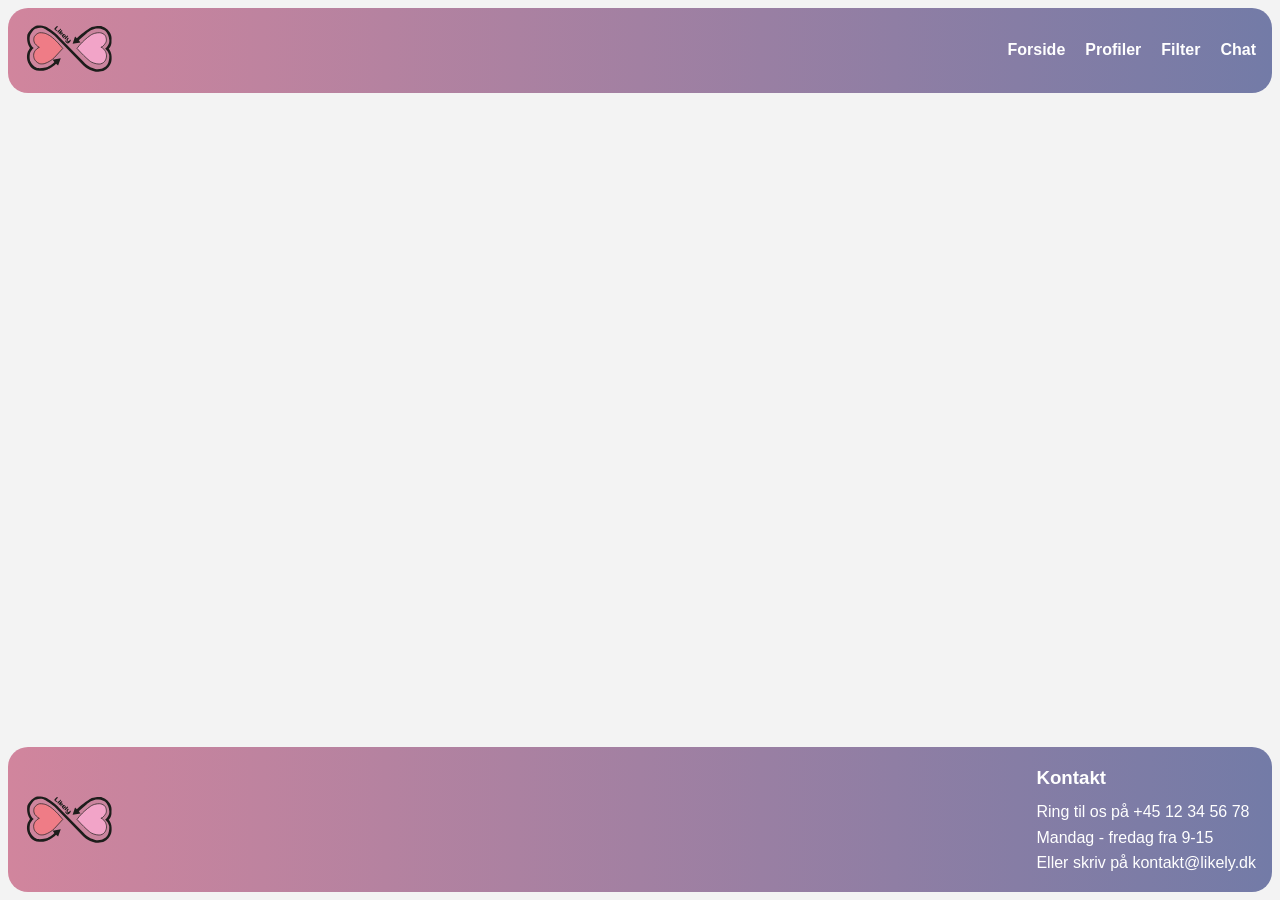
==== index.html @ e5a75889 "general css" ====
<!doctype html>
<html lang="da">
  <head>
    <meta charset="UTF-8" />
    <meta name="viewport" content="width=device-width, initial-scale=1.0" />
    <title>Dating side</title>
    <link rel="stylesheet" href="css/generel.css" />
  </head>
  <body>
    <div class="page">
      <header class="header">
        <a href="index.html">
          <img src="img/logo.svg" alt="logo" class="logo" />
        </a>
        <nav class="desktop-menu">
          <a href="index.html">Forside</a>
          <a href="profil.html">Profiler</a>
          <a href="filtrering.html">Filter</a>
          <a href="chat.html">Chat</a>
        </nav>

        <button class="burger-btn" id="burgerBtn" aria-label="Åbn menu">☰</button>
      </header>

      <nav class="mobile-menu" id="mobileMenu">
        <a href="index.html">Forside</a>
        <a href="profil.html">Profiler</a>
        <a href="filtrering.html">Filter</a>
        <a href="chat.html">Chat</a>
      </nav>

      <!-- <main class="content"> -->
      <!-- <h1>Mindre Swipe → Mere kontrol</h1>
        <p>De fleste datingsider lader som om dating ikke er overfladisk. Vi gør det modsatte.</p> -->
      <!-- </main> -->

      <footer class="footer">
        <img src="img/logo.svg" alt="logo" class="logo" />

        <div class="footer-info">
          <h3>Kontakt</h3>
          <p>Ring til os på +45 12 34 56 78</p>
          <p>Mandag - fredag fra 9-15</p>
          <p>Eller skriv på kontakt@likely.dk</p>
        </div>
      </footer>
    </div>
    <script src="js/index.js"></script>
  </body>
</html>
---- css/generel.css ----
@font-face {
  font-family: "October Tamil";
  src: url("fonts/OctoberTamil-Regular.ttf") format("truetype");
}

* {
  margin: 0;
  padding: 0;
  box-sizing: border-box;
}

html,
body {
  min-height: 100%;
}

body {
  font-family: Arial, sans-serif;
  background: #f3f3f3;
}

.page {
  min-height: 100vh;
  display: flex;
  flex-direction: column;
}

main {
  flex: 1;
}

.header {
  background: linear-gradient(90deg, #d1859d, #737ba7);
  padding: 16px;
  margin: 8px;
  border-radius: 20px;

  display: flex;
  align-items: center;
  justify-content: space-between;
}

.logo {
  width: 90px;
  height: auto;
}

.desktop-menu {
  display: none;
}

.desktop-menu a {
  color: white;
  text-decoration: none;
  font-weight: 600;
}

.burger-btn {
  background: none;
  border: none;
  color: white;
  font-size: 2rem;
  cursor: pointer;
}

.mobile-menu {
  display: none;
  margin: 0 8px 8px 8px;
  padding: 16px;
  border-radius: 20px;
  background: linear-gradient(90deg, #d98faa, #8d8bc8);
}

.mobile-menu a {
  display: block;
  color: white;
  text-decoration: none;
  font-weight: 600;
  padding: 10px 0;
}

.mobile-menu.show {
  display: block;
}

.footer {
  background: linear-gradient(90deg, #d1859d, #737ba7);
  padding: 16px;
  margin: 8px;
  margin-top: auto;
  border-radius: 20px;
  color: white;

  display: flex;
  align-items: center;
}

.footer-logo {
  width: 70px;
  height: auto;
}

.footer-info {
  margin-left: auto;
  text-align: left;
  line-height: 1.6;
}

.footer-info h3 {
  margin-bottom: 6px;
}

.footer-info p {
  margin: 0;
}

/* Desktop */
@media (min-width: 768px) {
  .desktop-menu {
    display: flex;
    gap: 20px;
  }

  .burger-btn {
    display: none;
  }

  .mobile-menu {
    display: none !important;
  }
}
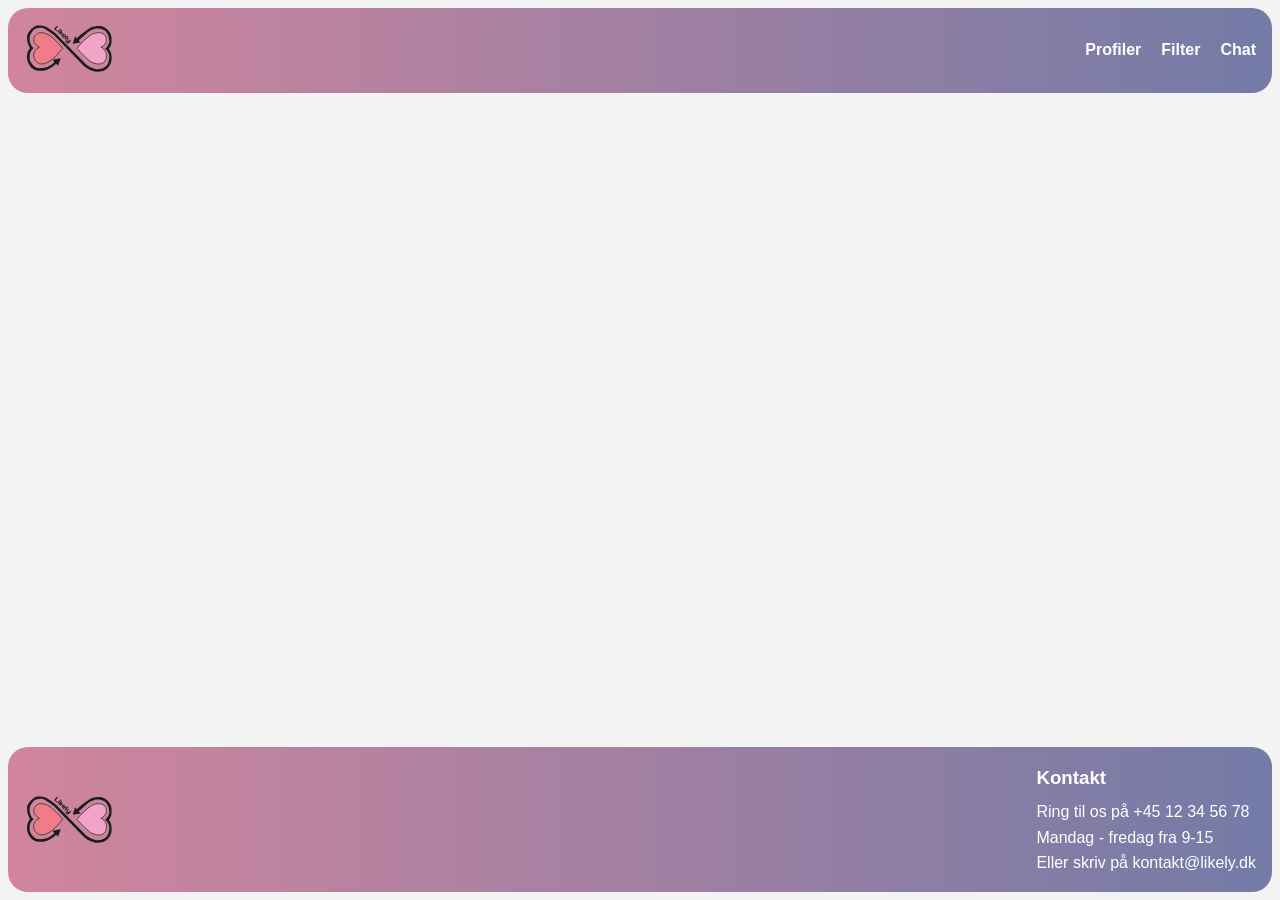
==== commit d75a5555: "fjerne forside menuknap" ====
--- a/index.html
+++ b/index.html
@@ -13,7 +13,6 @@
           <img src="img/logo.svg" alt="logo" class="logo" />
         </a>
         <nav class="desktop-menu">
-          <a href="index.html">Forside</a>
           <a href="profil.html">Profiler</a>
           <a href="filtrering.html">Filter</a>
           <a href="chat.html">Chat</a>
@@ -23,7 +22,6 @@
       </header>
 
       <nav class="mobile-menu" id="mobileMenu">
-        <a href="index.html">Forside</a>
         <a href="profil.html">Profiler</a>
         <a href="filtrering.html">Filter</a>
         <a href="chat.html">Chat</a>
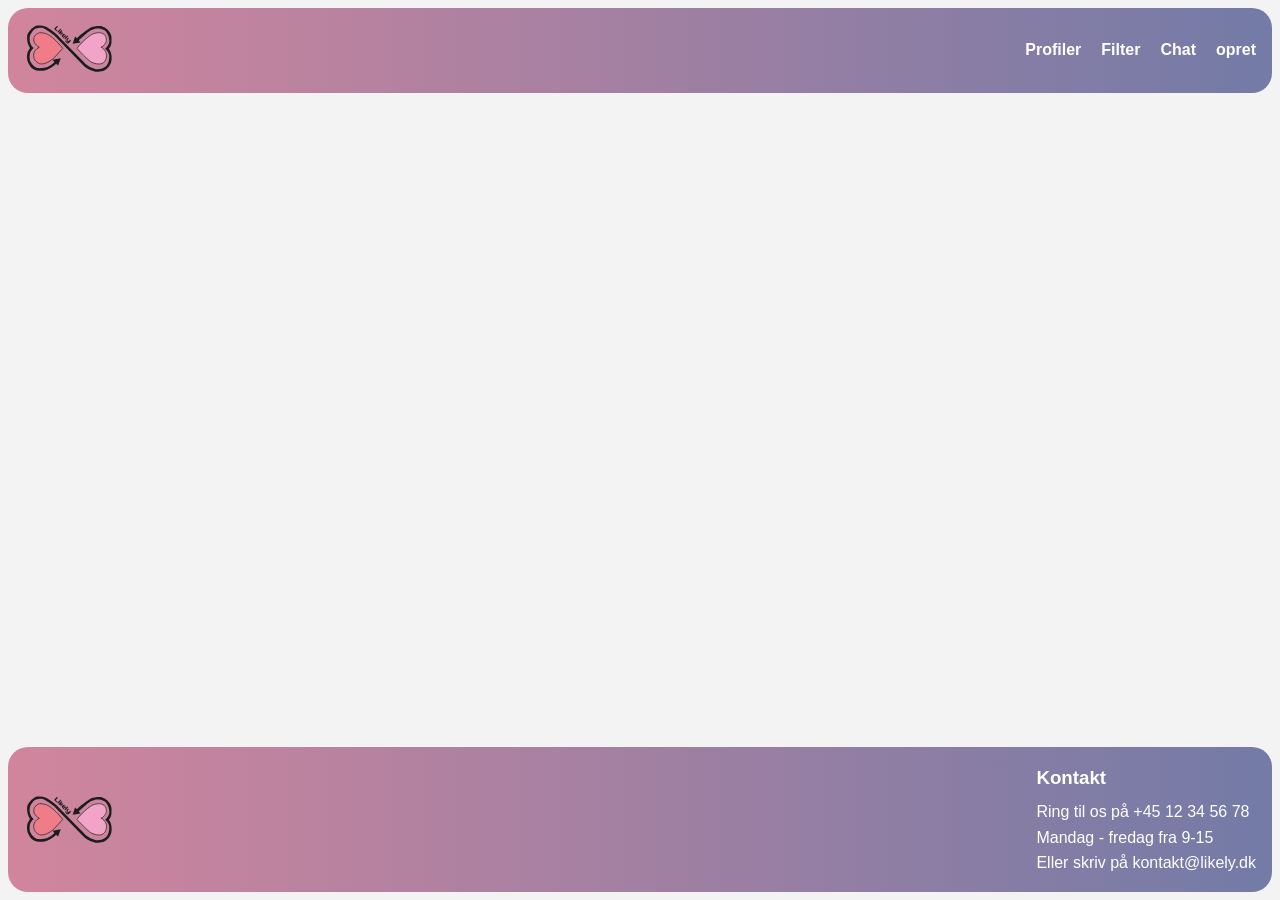
==== commit 0a70ee25: "opret knap" ====
--- a/index.html
+++ b/index.html
@@ -16,6 +16,7 @@
           <a href="profil.html">Profiler</a>
           <a href="filtrering.html">Filter</a>
           <a href="chat.html">Chat</a>
+          <a href="">opret</a>
         </nav>
 
         <button class="burger-btn" id="burgerBtn" aria-label="Åbn menu">☰</button>
@@ -25,6 +26,7 @@
         <a href="profil.html">Profiler</a>
         <a href="filtrering.html">Filter</a>
         <a href="chat.html">Chat</a>
+        <a href="">Opret</a>
       </nav>
 
       <!-- <main class="content"> -->
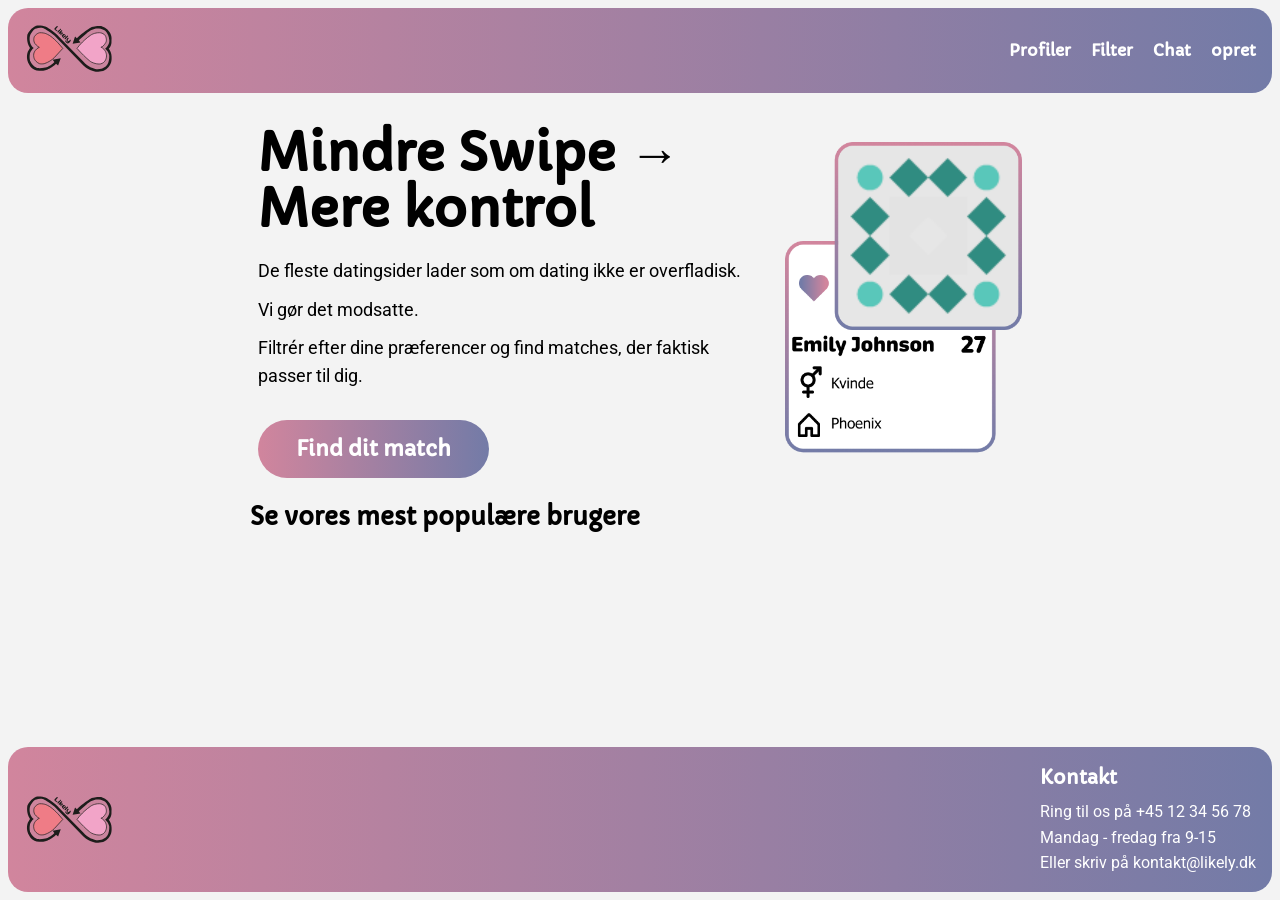
==== commit 07e82379: "indhold-del-1" ====
--- a/index.html
+++ b/index.html
@@ -5,6 +5,7 @@
     <meta name="viewport" content="width=device-width, initial-scale=1.0" />
     <title>Dating side</title>
     <link rel="stylesheet" href="css/generel.css" />
+    <link rel="stylesheet" href="css/index.css" />
   </head>
   <body>
     <div class="page">
@@ -29,10 +30,26 @@
         <a href="">Opret</a>
       </nav>
 
-      <!-- <main class="content"> -->
-      <!-- <h1>Mindre Swipe → Mere kontrol</h1>
-        <p>De fleste datingsider lader som om dating ikke er overfladisk. Vi gør det modsatte.</p> -->
-      <!-- </main> -->
+      <main>
+        <section class="hero">
+          <div class="hero-text">
+            <h1>Mindre Swipe → Mere kontrol</h1>
+            <p>De fleste datingsider lader som om dating ikke er overfladisk.</p>
+            <p>Vi gør det modsatte.</p>
+            <p>Filtrér efter dine præferencer og find matches, der faktisk passer til dig.</p>
+
+            <a href="filtrering.html" class="match-btn">Find dit match</a>
+          </div>
+
+          <div class="hero-image">
+            <img src="img/forside.png" alt="Profilkort" />
+          </div>
+        </section>
+
+        <section class="popular-users">
+          <h2>Se vores mest populære brugere</h2>
+        </section>
+      </main>
 
       <footer class="footer">
         <img src="img/logo.svg" alt="logo" class="logo" />
--- a/css/generel.css
+++ b/css/generel.css
@@ -1,6 +1,21 @@
 @font-face {
-  font-family: "October Tamil";
-  src: url("fonts/OctoberTamil-Regular.ttf") format("truetype");
+  font-family: "Capriola";
+  src: url("../fonts/Capriola-Regular.woff2") format("woff2");
+}
+@font-face {
+  font-family: "Roboto";
+  src: url("../fonts/Roboto-Regular.woff2") format("woff2");
+}
+
+h1,
+h2,
+h3,
+a {
+  font-family: "Capriola";
+}
+
+p {
+  font-family: "Roboto";
 }
 
 * {
--- a/css/index.css
+++ b/css/index.css
@@ -0,0 +1,76 @@
+main {
+  max-width: 1200px;
+  margin: 0 auto;
+  padding: 0 40px;
+}
+.hero {
+  display: flex;
+  align-items: center;
+  gap: 30px;
+}
+.hero-text {
+  max-width: 500px;
+}
+.hero-text h1 {
+  font-size: 3.5rem;
+  line-height: 1.1;
+  margin-bottom: 20px;
+}
+
+.hero-text p {
+  font-size: 1.1rem;
+  line-height: 1.6;
+  margin-bottom: 10px;
+}
+
+.hero-image {
+  flex: 0 0 240px;
+}
+
+.hero-image img {
+  width: 100%;
+  max-width: 220px;
+  height: auto;
+}
+
+.match-btn {
+  display: inline-block;
+  margin-top: 20px;
+  padding: 16px 38px;
+  border-radius: 40px;
+  text-decoration: none;
+  color: white;
+  font-weight: 700;
+  font-size: 1.3rem;
+  background: linear-gradient(90deg, #d1859d, #737ba7);
+}
+
+@media (min-width: 768px) {
+  .hero {
+    align-items: center;
+    gap: 24px;
+    padding: 24px 8px;
+  }
+
+  .hero-text h1 {
+    font-size: 3.2rem;
+  }
+
+  .hero-text p {
+    font-size: 1.1rem;
+    margin-bottom: 10px;
+  }
+
+  .hero-image {
+    flex: 0 0 240px;
+  }
+
+  .hero-image img {
+    max-width: 240px;
+  }
+
+  .match-btn {
+    padding: 16px 38px;
+    font-size: 1.3rem;
+  }
+}
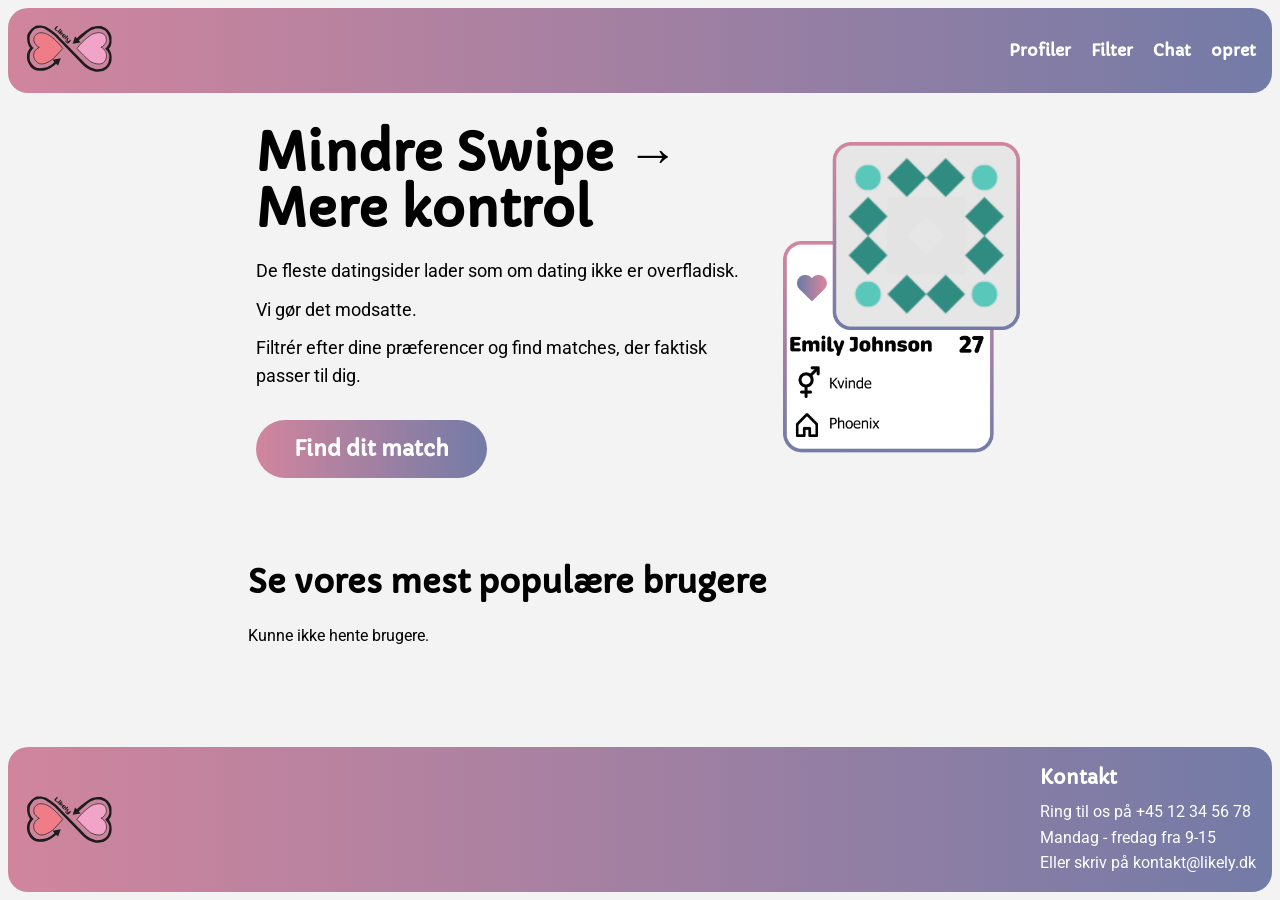
==== commit 753e1168: "populære brugere" ====
--- a/index.html
+++ b/index.html
@@ -48,6 +48,7 @@
 
         <section class="popular-users">
           <h2>Se vores mest populære brugere</h2>
+          <div class="popular-grid" id="popularGrid"></div>
         </section>
       </main>
 
--- a/css/index.css
+++ b/css/index.css
@@ -74,3 +74,95 @@
     font-size: 1.3rem;
   }
 }
+.popular-users {
+  margin-top: 60px;
+  margin-bottom: 80px;
+}
+
+.popular-users h2 {
+  font-size: 2rem;
+  margin-bottom: 24px;
+}
+
+.popular-grid {
+  display: grid;
+  grid-template-columns: repeat(4, 1fr);
+  gap: 20px;
+}
+
+.user-card {
+  background: white;
+
+  border: 3px solid #7f80b8;
+  border-radius: 18px;
+  overflow: hidden;
+  padding: 12px;
+}
+
+.user-card-image {
+  width: 100%;
+  aspect-ratio: 1 / 1;
+  object-fit: cover;
+  border-radius: 14px;
+  margin-bottom: 10px;
+}
+
+.user-card-top {
+  display: flex;
+  justify-content: space-between;
+  align-items: center;
+  gap: 10px;
+  margin-bottom: 8px;
+}
+
+.user-card-top h3 {
+  font-weight: 600;
+}
+
+.user-card-top span {
+  font-weight: 600;
+  color: #444;
+}
+
+.user-card-info p {
+  margin-bottom: 4px;
+  font-size: 0.95rem;
+}
+.user-info-row {
+  display: flex;
+  align-items: center;
+  gap: 6px;
+}
+
+.icon {
+  width: 16px;
+  height: 16px;
+}
+@media (max-width: 768px) {
+  .popular-grid {
+    grid-template-columns: repeat(2, 1fr);
+    gap: 14px;
+  }
+
+  .user-card {
+    padding: 10px;
+  }
+
+  .user-card-top h3 {
+    font-size: 0.95rem;
+    line-height: 1.2;
+  }
+
+  .user-card-top span {
+    font-size: 0.9rem;
+  }
+
+  .user-card-info p {
+    font-size: 0.85rem;
+  }
+
+  .icon {
+    width: 14px;
+    height: 14px;
+  }
+}
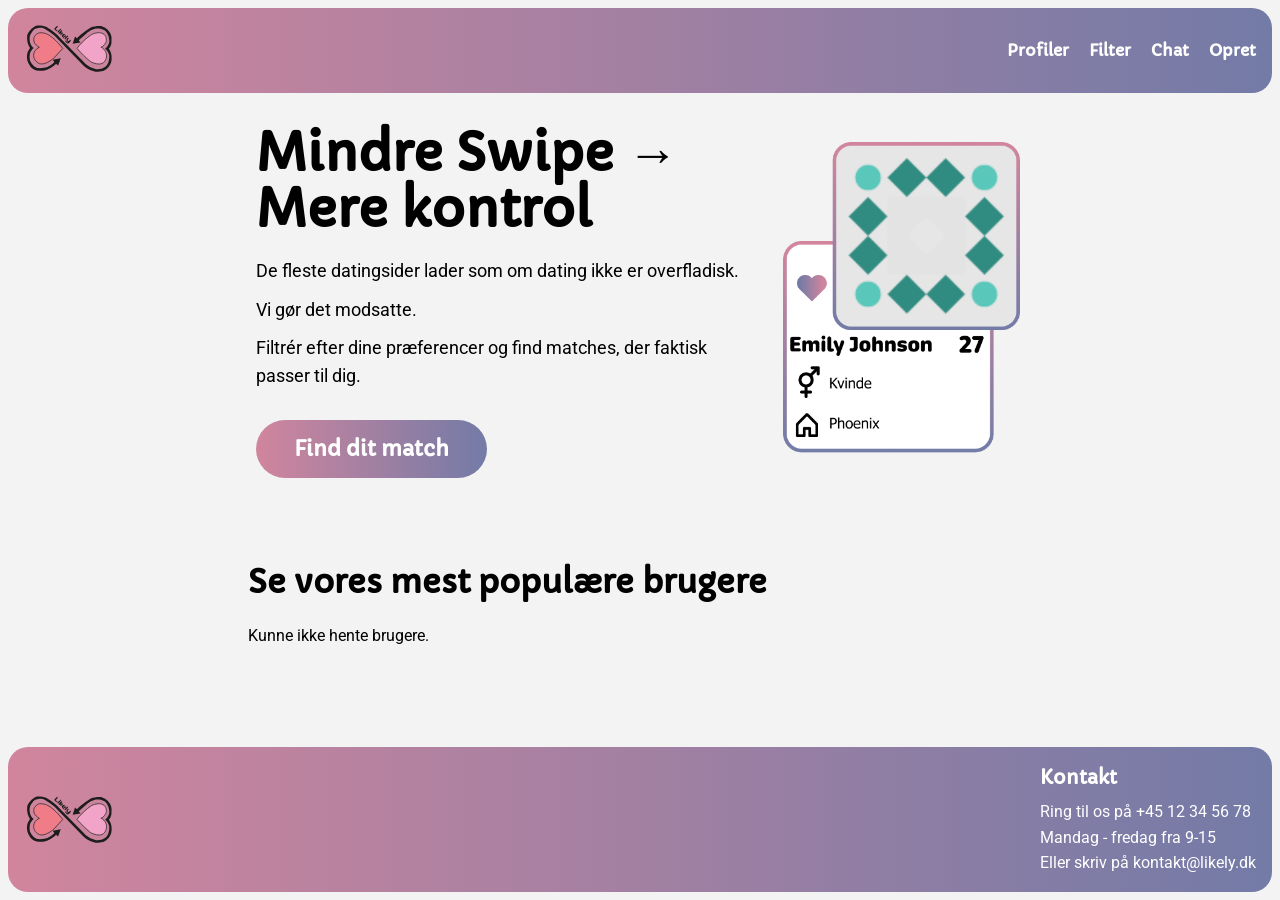
==== commit 45dc3565: "opret rettelser" ====
--- a/index.html
+++ b/index.html
@@ -17,7 +17,7 @@
           <a href="profil.html">Profiler</a>
           <a href="filtrering.html">Filter</a>
           <a href="chat.html">Chat</a>
-          <a href="">opret</a>
+          <a href="opret.html">Opret</a>
         </nav>
 
         <button class="burger-btn" id="burgerBtn" aria-label="Åbn menu">☰</button>
--- a/css/index.css
+++ b/css/index.css
@@ -3,6 +3,7 @@
   margin: 0 auto;
   padding: 0 40px;
 }
+/* billede til højre */
 .hero {
   display: flex;
   align-items: center;
@@ -32,7 +33,7 @@
   max-width: 220px;
   height: auto;
 }
-
+/* matche knap */
 .match-btn {
   display: inline-block;
   margin-top: 20px;
@@ -44,7 +45,7 @@
   font-size: 1.3rem;
   background: linear-gradient(90deg, #d1859d, #737ba7);
 }
-
+/* responsive design */
 @media (min-width: 768px) {
   .hero {
     align-items: center;
@@ -74,6 +75,7 @@
     font-size: 1.3rem;
   }
 }
+/* populære brugere */
 .popular-users {
   margin-top: 60px;
   margin-bottom: 80px;
@@ -138,6 +140,7 @@
   width: 16px;
   height: 16px;
 }
+/* responsive design */
 @media (max-width: 768px) {
   .popular-grid {
     grid-template-columns: repeat(2, 1fr);
